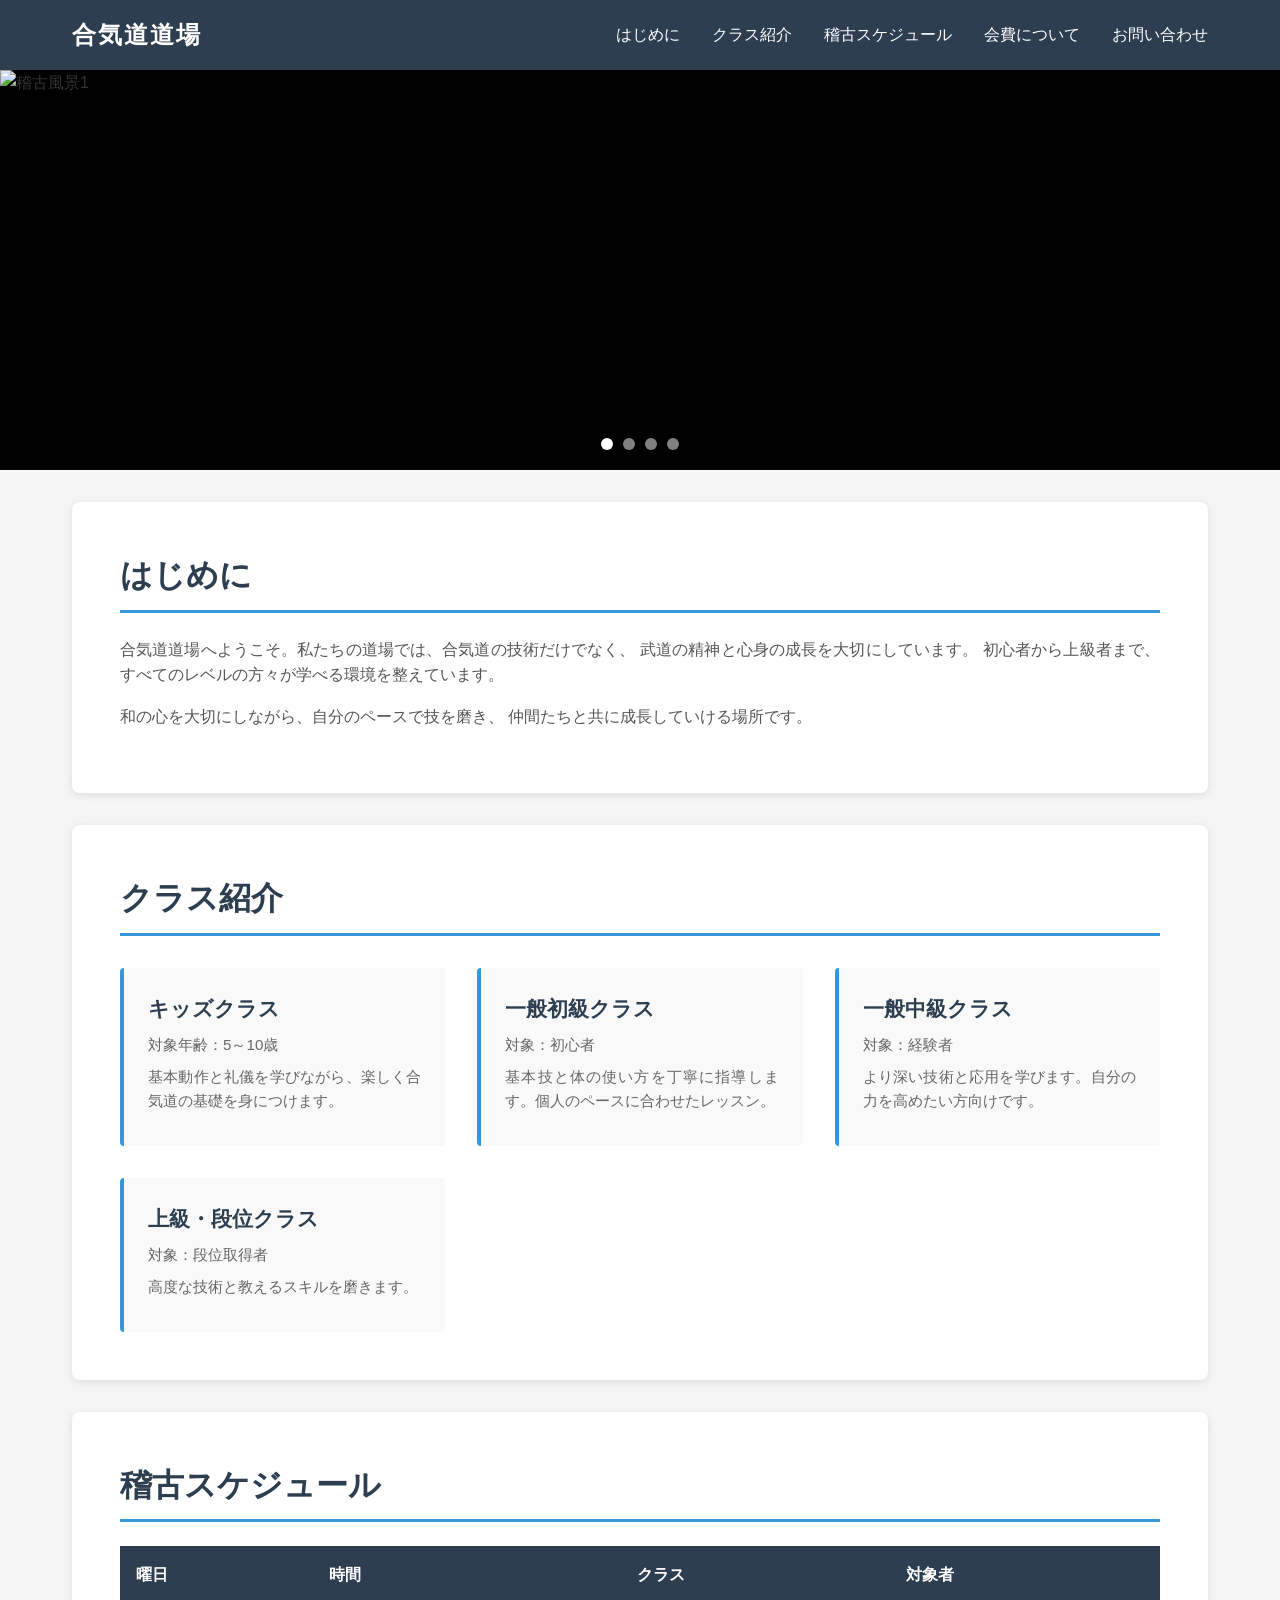
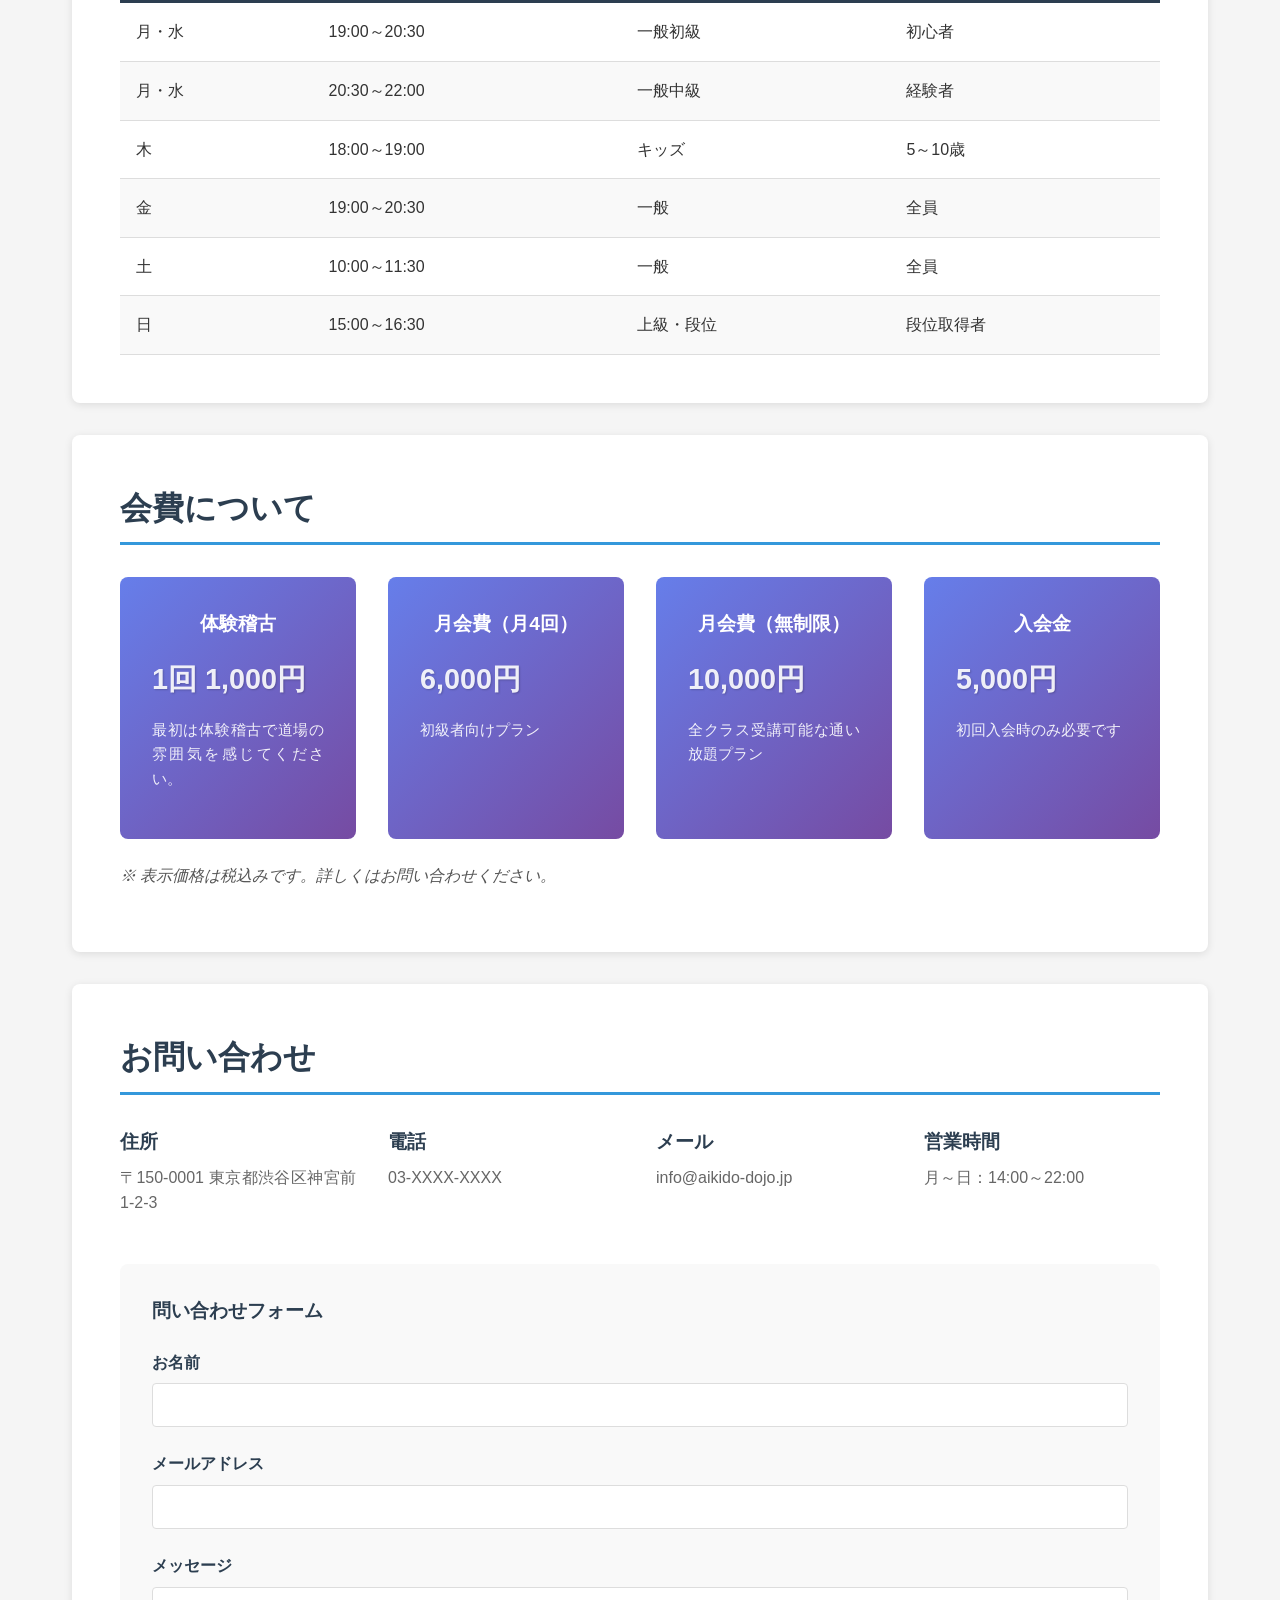
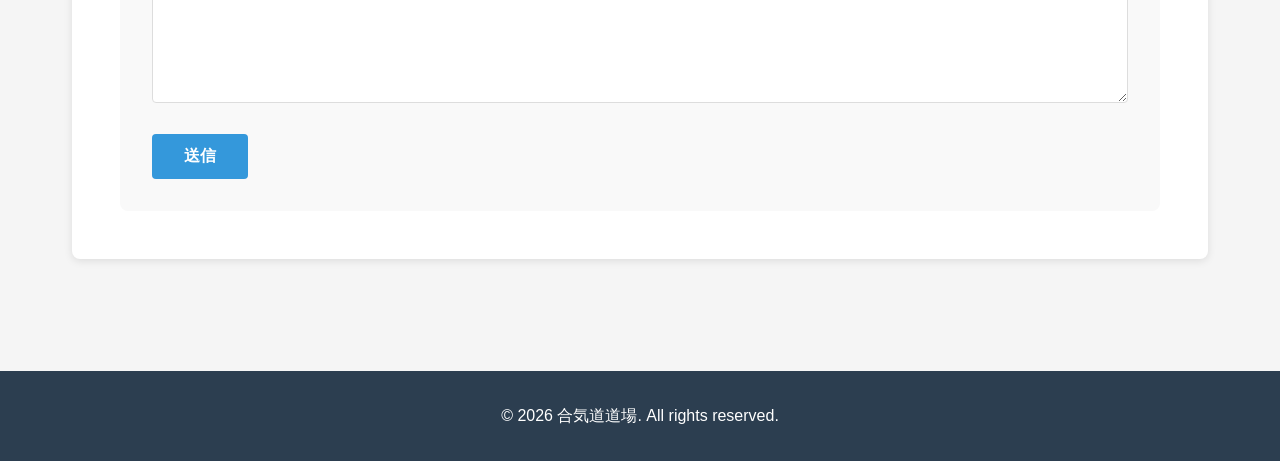
==== index.html @ 8b6da805 "initial" ====
<!DOCTYPE html>
<html lang="ja">
<head>
    <meta charset="UTF-8">
    <meta name="viewport" content="width=device-width, initial-scale=1.0">
    <title>合気道道場 - 武道の心を学ぶ</title>
    <link rel="stylesheet" href="style.css">
</head>
<body>
    <!-- ナビゲーションメニュー -->
    <nav class="navbar">
        <div class="nav-container">
            <div class="logo">合気道道場</div>
            <ul class="nav-menu">
                <li><a href="#intro" class="nav-link active">はじめに</a></li>
                <li><a href="#classes" class="nav-link">クラス紹介</a></li>
                <li><a href="#schedule" class="nav-link">稽古スケジュール</a></li>
                <li><a href="#fees" class="nav-link">会費について</a></li>
                <li><a href="#contact" class="nav-link">お問い合わせ</a></li>
            </ul>
        </div>
    </nav>

    <!-- イメージスライダー -->
    <div class="slider-container">
        <div class="slider">
            <img src="https://via.placeholder.com/1200x400/2c3e50/ffffff?text=合気道+稽古風景+1" alt="稽古風景1" class="slide">
            <img src="https://via.placeholder.com/1200x400/34495e/ffffff?text=合気道+稽古風景+2" alt="稽古風景2" class="slide">
            <img src="https://via.placeholder.com/1200x400/7f8c8d/ffffff?text=合気道+稽古風景+3" alt="稽古風景3" class="slide">
            <img src="https://via.placeholder.com/1200x400/95a5a6/ffffff?text=合気道+稽古風景+4" alt="稽古風景4" class="slide">
        </div>
        <div class="slider-controls">
            <span class="dot" data-index="0" onclick="currentSlide(1)"></span>
            <span class="dot" data-index="1" onclick="currentSlide(2)"></span>
            <span class="dot" data-index="2" onclick="currentSlide(3)"></span>
            <span class="dot" data-index="3" onclick="currentSlide(4)"></span>
        </div>
    </div>

    <!-- メインコンテンツ -->
    <main>
        <!-- はじめに -->
        <section id="intro" class="content-section">
            <h2>はじめに</h2>
            <p>
                合気道道場へようこそ。私たちの道場では、合気道の技術だけでなく、
                武道の精神と心身の成長を大切にしています。
                初心者から上級者まで、すべてのレベルの方々が学べる環境を整えています。
            </p>
            <p>
                和の心を大切にしながら、自分のペースで技を磨き、
                仲間たちと共に成長していける場所です。
            </p>
        </section>

        <!-- クラス紹介 -->
        <section id="classes" class="content-section">
            <h2>クラス紹介</h2>
            <div class="classes-grid">
                <div class="class-card">
                    <h3>キッズクラス</h3>
                    <p>対象年齢：5～10歳</p>
                    <p>基本動作と礼儀を学びながら、楽しく合気道の基礎を身につけます。</p>
                </div>
                <div class="class-card">
                    <h3>一般初級クラス</h3>
                    <p>対象：初心者</p>
                    <p>基本技と体の使い方を丁寧に指導します。個人のペースに合わせたレッスン。</p>
                </div>
                <div class="class-card">
                    <h3>一般中級クラス</h3>
                    <p>対象：経験者</p>
                    <p>より深い技術と応用を学びます。自分の力を高めたい方向けです。</p>
                </div>
                <div class="class-card">
                    <h3>上級・段位クラス</h3>
                    <p>対象：段位取得者</p>
                    <p>高度な技術と教えるスキルを磨きます。</p>
                </div>
            </div>
        </section>

        <!-- 稽古スケジュール -->
        <section id="schedule" class="content-section">
            <h2>稽古スケジュール</h2>
            <table class="schedule-table">
                <thead>
                    <tr>
                        <th>曜日</th>
                        <th>時間</th>
                        <th>クラス</th>
                        <th>対象者</th>
                    </tr>
                </thead>
                <tbody>
                    <tr>
                        <td>月・水</td>
                        <td>19:00～20:30</td>
                        <td>一般初級</td>
                        <td>初心者</td>
                    </tr>
                    <tr>
                        <td>月・水</td>
                        <td>20:30～22:00</td>
                        <td>一般中級</td>
                        <td>経験者</td>
                    </tr>
                    <tr>
                        <td>木</td>
                        <td>18:00～19:00</td>
                        <td>キッズ</td>
                        <td>5～10歳</td>
                    </tr>
                    <tr>
                        <td>金</td>
                        <td>19:00～20:30</td>
                        <td>一般</td>
                        <td>全員</td>
                    </tr>
                    <tr>
                        <td>土</td>
                        <td>10:00～11:30</td>
                        <td>一般</td>
                        <td>全員</td>
                    </tr>
                    <tr>
                        <td>日</td>
                        <td>15:00～16:30</td>
                        <td>上級・段位</td>
                        <td>段位取得者</td>
                    </tr>
                </tbody>
            </table>
        </section>

        <!-- 会費について -->
        <section id="fees" class="content-section">
            <h2>会費について</h2>
            <div class="fees-grid">
                <div class="fee-card">
                    <h3>体験稽古</h3>
                    <p class="price">1回 1,000円</p>
                    <p>最初は体験稽古で道場の雰囲気を感じてください。</p>
                </div>
                <div class="fee-card">
                    <h3>月会費（月4回）</h3>
                    <p class="price">6,000円</p>
                    <p>初級者向けプラン</p>
                </div>
                <div class="fee-card">
                    <h3>月会費（無制限）</h3>
                    <p class="price">10,000円</p>
                    <p>全クラス受講可能な通い放題プラン</p>
                </div>
                <div class="fee-card">
                    <h3>入会金</h3>
                    <p class="price">5,000円</p>
                    <p>初回入会時のみ必要です</p>
                </div>
            </div>
            <p class="fees-note">※ 表示価格は税込みです。詳しくはお問い合わせください。</p>
        </section>

        <!-- お問い合わせ -->
        <section id="contact" class="content-section">
            <h2>お問い合わせ</h2>
            <div class="contact-info">
                <div class="contact-item">
                    <h3>住所</h3>
                    <p>〒150-0001 東京都渋谷区神宮前 1-2-3</p>
                </div>
                <div class="contact-item">
                    <h3>電話</h3>
                    <p>03-XXXX-XXXX</p>
                </div>
                <div class="contact-item">
                    <h3>メール</h3>
                    <p>info@aikido-dojo.jp</p>
                </div>
                <div class="contact-item">
                    <h3>営業時間</h3>
                    <p>月～日：14:00～22:00</p>
                </div>
            </div>

            <form class="contact-form">
                <h3>問い合わせフォーム</h3>
                <div class="form-group">
                    <label for="name">お名前</label>
                    <input type="text" id="name" name="name" required>
                </div>
                <div class="form-group">
                    <label for="email">メールアドレス</label>
                    <input type="email" id="email" name="email" required>
                </div>
                <div class="form-group">
                    <label for="message">メッセージ</label>
                    <textarea id="message" name="message" rows="5" required></textarea>
                </div>
                <button type="submit" class="submit-btn">送信</button>
            </form>
        </section>
    </main>

    <!-- フッター -->
    <footer class="footer">
        <p>&copy; 2026 合気道道場. All rights reserved.</p>
    </footer>

    <script src="script.js"></script>
</body>
</html>
---- style.css ----
/* ========== リセット・基本スタイル ========== */
* {
    margin: 0;
    padding: 0;
    box-sizing: border-box;
}

body {
    font-family: 'Segoe UI', Tahoma, Geneva, Verdana, sans-serif;
    line-height: 1.6;
    color: #333;
    background-color: #f5f5f5;
}

/* ========== ナビゲーションバー ========== */
.navbar {
    background-color: #2c3e50;
    padding: 1rem 0;
    position: sticky;
    top: 0;
    z-index: 100;
    box-shadow: 0 2px 5px rgba(0,0,0,0.1);
}

.nav-container {
    max-width: 1200px;
    margin: 0 auto;
    display: flex;
    justify-content: space-between;
    align-items: center;
    padding: 0 2rem;
}

.logo {
    font-size: 1.5rem;
    font-weight: bold;
    color: white;
    letter-spacing: 2px;
}

.nav-menu {
    display: flex;
    list-style: none;
    gap: 2rem;
}

.nav-link {
    color: white;
    text-decoration: none;
    font-size: 1rem;
    transition: color 0.3s ease;
    padding: 0.5rem 0;
    border-bottom: 2px solid transparent;
}

.nav-link:hover,
.nav-link.active {
    color: #3498db;
    border-bottom-color: #3498db;
}

/* ========== スライダー ========== */
.slider-container {
    position: relative;
    max-width: 100%;
    overflow: hidden;
    background-color: #000;
}

.slider {
    display: flex;
    position: relative;
    width: 100%;
    height: 400px;
}

.slide {
    display: none;
    width: 100%;
    height: 100%;
    object-fit: cover;
    position: absolute;
    top: 0;
    left: 0;
}

.slide.active {
    display: block;
    animation: fadeIn 1s ease-in-out;
}

@keyframes fadeIn {
    from {
        opacity: 0;
    }
    to {
        opacity: 1;
    }
}

.slider-controls {
    position: absolute;
    bottom: 20px;
    left: 50%;
    transform: translateX(-50%);
    display: flex;
    gap: 10px;
    z-index: 10;
}

.dot {
    width: 12px;
    height: 12px;
    border-radius: 50%;
    background-color: rgba(255,255,255,0.5);
    cursor: pointer;
    transition: background-color 0.3s ease;
}

.dot.active {
    background-color: white;
}

.dot:hover {
    background-color: rgba(255,255,255,0.8);
}

/* ========== メインコンテンツ ========== */
main {
    max-width: 1200px;
    margin: 0 auto;
    padding: 2rem;
}

.content-section {
    background-color: white;
    margin-bottom: 2rem;
    padding: 3rem;
    border-radius: 8px;
    box-shadow: 0 2px 8px rgba(0,0,0,0.1);
}

.content-section h2 {
    font-size: 2rem;
    color: #2c3e50;
    margin-bottom: 1.5rem;
    border-bottom: 3px solid #3498db;
    padding-bottom: 0.5rem;
}

.content-section p {
    font-size: 1rem;
    color: #555;
    margin-bottom: 1rem;
    text-align: justify;
}

/* ========== クラス紹介グリッド ========== */
.classes-grid {
    display: grid;
    grid-template-columns: repeat(auto-fit, minmax(250px, 1fr));
    gap: 2rem;
    margin-top: 2rem;
}

.class-card {
    background-color: #f9f9f9;
    border-left: 4px solid #3498db;
    padding: 1.5rem;
    border-radius: 4px;
    transition: transform 0.3s ease, box-shadow 0.3s ease;
}

.class-card:hover {
    transform: translateY(-5px);
    box-shadow: 0 5px 15px rgba(52, 152, 219, 0.2);
}

.class-card h3 {
    color: #2c3e50;
    margin-bottom: 0.5rem;
    font-size: 1.3rem;
}

.class-card p {
    font-size: 0.95rem;
    color: #666;
    margin-bottom: 0.5rem;
}

/* ========== スケジュール表 ========== */
.schedule-table {
    width: 100%;
    border-collapse: collapse;
    margin-top: 1.5rem;
}

.schedule-table thead {
    background-color: #2c3e50;
    color: white;
}

.schedule-table th {
    padding: 1rem;
    text-align: left;
    font-weight: bold;
}

.schedule-table td {
    padding: 1rem;
    border-bottom: 1px solid #ddd;
}

.schedule-table tbody tr:hover {
    background-color: #f0f0f0;
}

.schedule-table tbody tr:nth-child(even) {
    background-color: #f9f9f9;
}

/* ========== 会費グリッド ========== */
.fees-grid {
    display: grid;
    grid-template-columns: repeat(auto-fit, minmax(220px, 1fr));
    gap: 2rem;
    margin-top: 2rem;
}

.fee-card {
    background: linear-gradient(135deg, #667eea 0%, #764ba2 100%);
    color: white;
    padding: 2rem;
    border-radius: 8px;
    text-align: center;
    transition: transform 0.3s ease, box-shadow 0.3s ease;
}

.fee-card:hover {
    transform: translateY(-5px);
    box-shadow: 0 8px 20px rgba(102, 126, 234, 0.3);
}

.fee-card h3 {
    font-size: 1.2rem;
    margin-bottom: 1rem;
}

.fee-card .price {
    font-size: 1.8rem;
    font-weight: bold;
    margin: 1rem 0;
    text-shadow: 1px 1px 2px rgba(0,0,0,0.2);
}

.fee-card p {
    font-size: 0.95rem;
    color: rgba(255,255,255,0.9);
}

.fees-note {
    text-align: center;
    color: #666;
    margin-top: 1.5rem;
    font-style: italic;
}

/* ========== お問い合わせ ========== */
.contact-info {
    display: grid;
    grid-template-columns: repeat(auto-fit, minmax(200px, 1fr));
    gap: 2rem;
    margin: 2rem 0;
}

.contact-item h3 {
    color: #2c3e50;
    margin-bottom: 0.5rem;
}

.contact-item p {
    color: #666;
}

.contact-form {
    background-color: #f9f9f9;
    padding: 2rem;
    border-radius: 8px;
    margin-top: 2rem;
}

.contact-form h3 {
    color: #2c3e50;
    margin-bottom: 1.5rem;
}

.form-group {
    margin-bottom: 1.5rem;
}

.form-group label {
    display: block;
    margin-bottom: 0.5rem;
    color: #2c3e50;
    font-weight: 600;
}

.form-group input,
.form-group textarea {
    width: 100%;
    padding: 0.75rem;
    border: 1px solid #ddd;
    border-radius: 4px;
    font-family: inherit;
    font-size: 1rem;
    transition: border-color 0.3s ease;
}

.form-group input:focus,
.form-group textarea:focus {
    outline: none;
    border-color: #3498db;
    box-shadow: 0 0 5px rgba(52, 152, 219, 0.3);
}

.submit-btn {
    background-color: #3498db;
    color: white;
    padding: 0.75rem 2rem;
    border: none;
    border-radius: 4px;
    font-size: 1rem;
    font-weight: bold;
    cursor: pointer;
    transition: background-color 0.3s ease, transform 0.2s ease;
}

.submit-btn:hover {
    background-color: #2980b9;
    transform: scale(1.05);
}

.submit-btn:active {
    transform: scale(0.98);
}

/* ========== フッター ========== */
.footer {
    background-color: #2c3e50;
    color: white;
    text-align: center;
    padding: 2rem;
    margin-top: 3rem;
}

/* ========== レスポンシブデザイン ========== */
@media (max-width: 768px) {
    .nav-container {
        flex-direction: column;
        gap: 1rem;
        padding: 1rem;
    }

    .nav-menu {
        flex-direction: column;
        gap: 0.5rem;
        width: 100%;
    }

    .nav-link {
        display: block;
        padding: 0.75rem;
        text-align: center;
    }

    .slider {
        height: 300px;
    }

    .content-section {
        padding: 1.5rem;
    }

    .content-section h2 {
        font-size: 1.5rem;
    }

    main {
        padding: 1rem;
    }

    .classes-grid,
    .fees-grid {
        grid-template-columns: 1fr;
    }

    .schedule-table {
        font-size: 0.9rem;
    }

    .schedule-table th,
    .schedule-table td {
        padding: 0.75rem;
    }
}
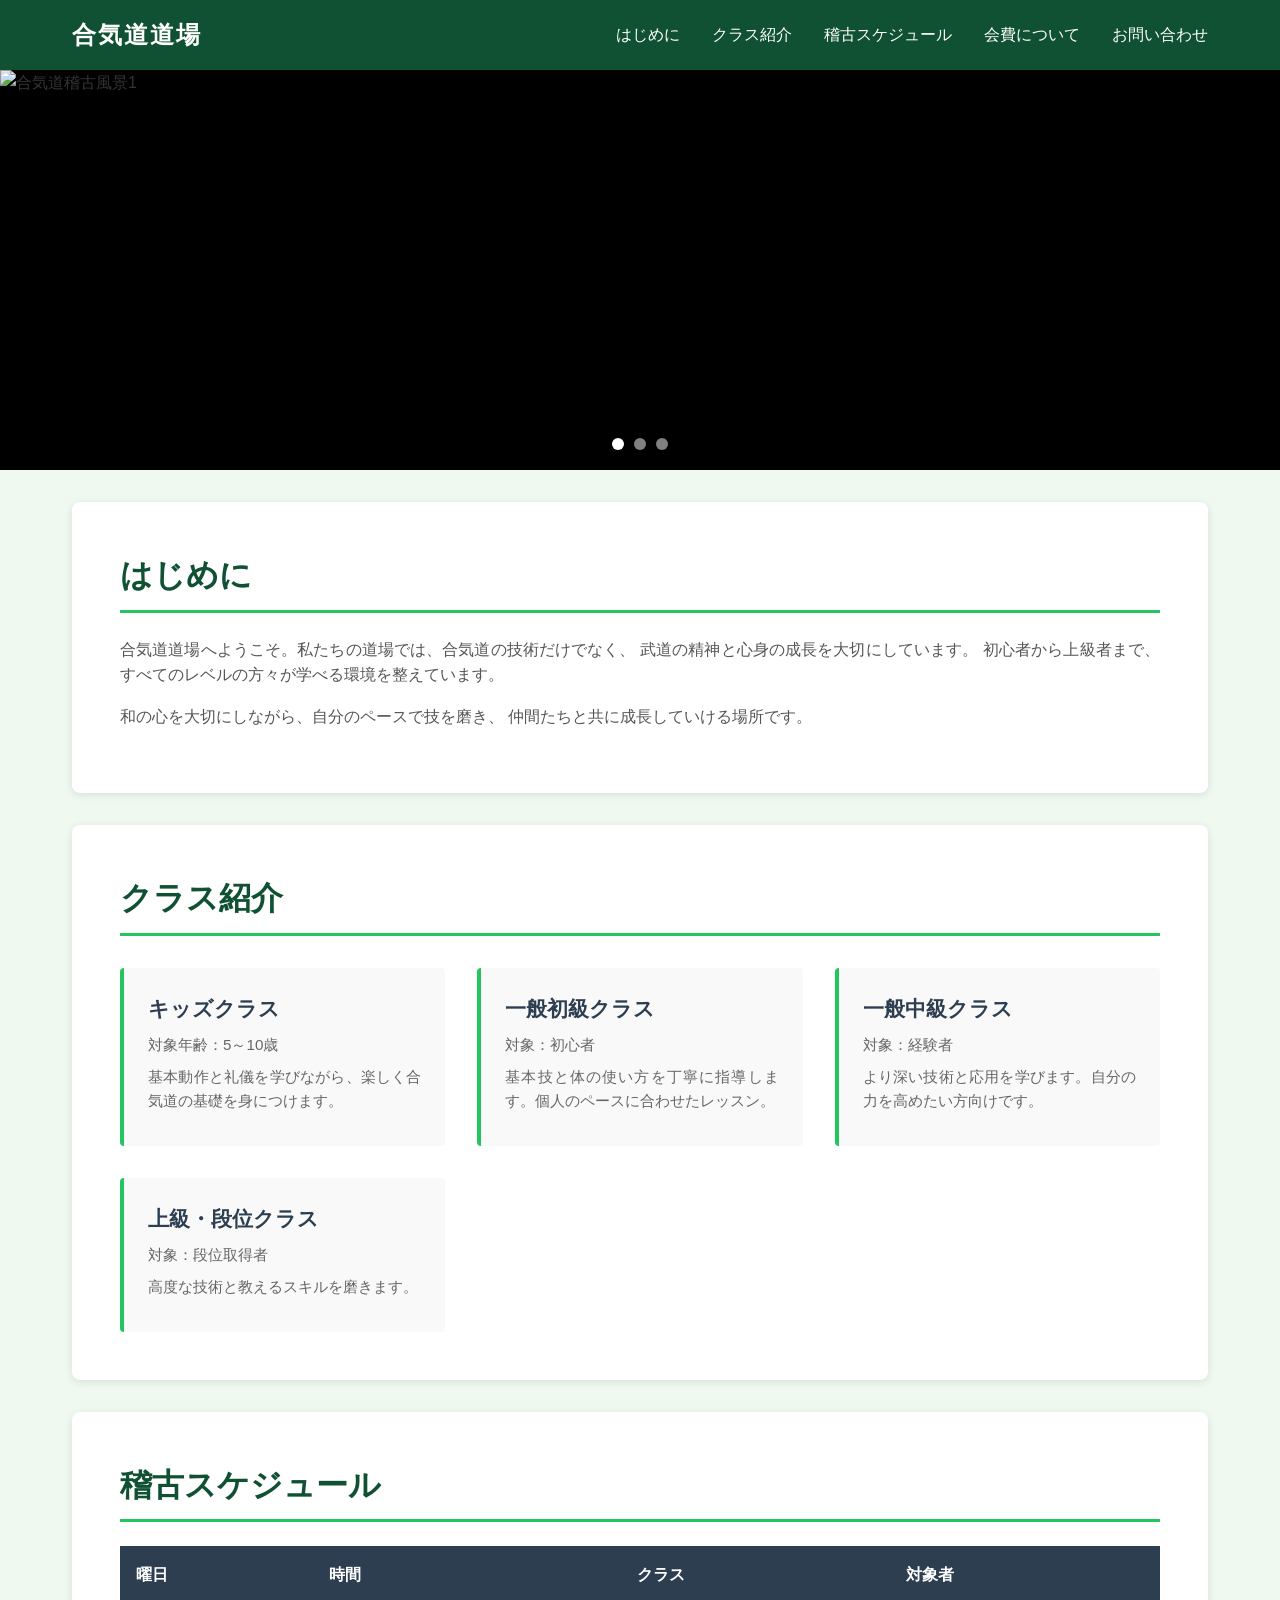
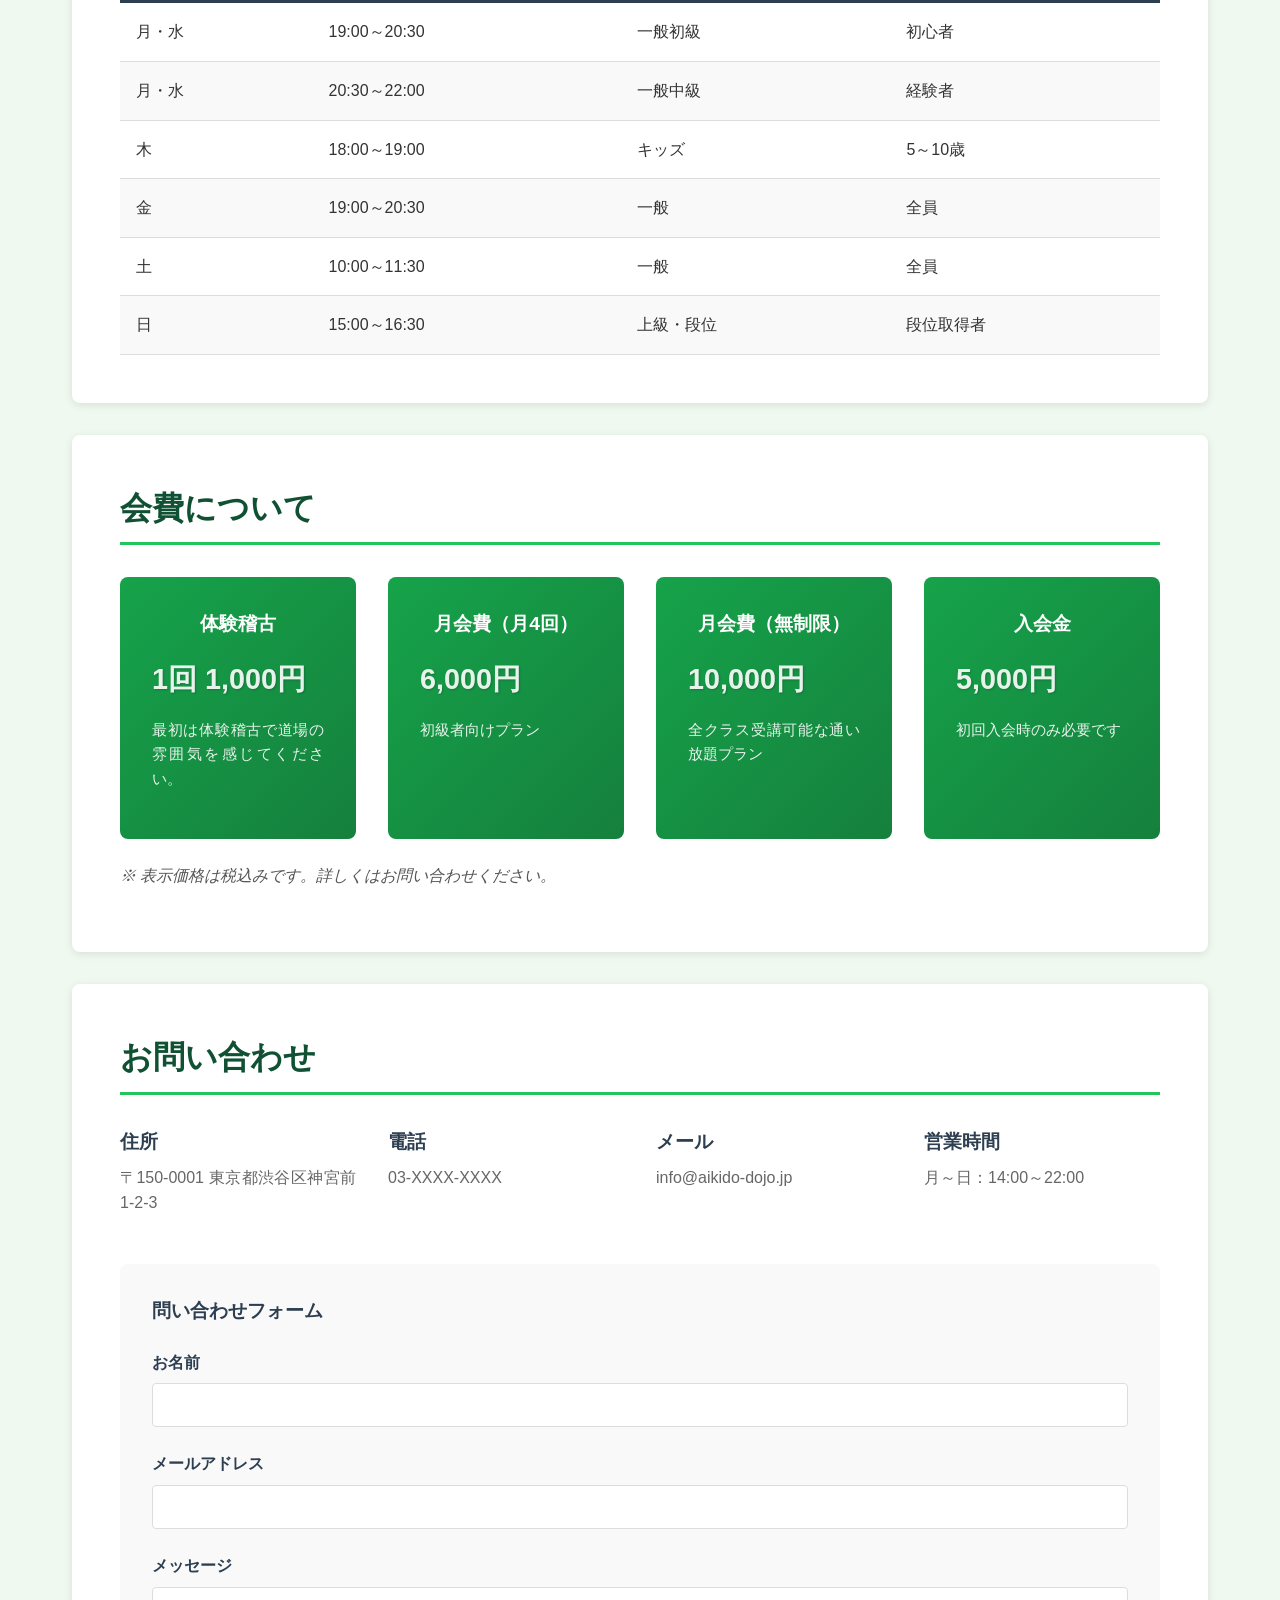
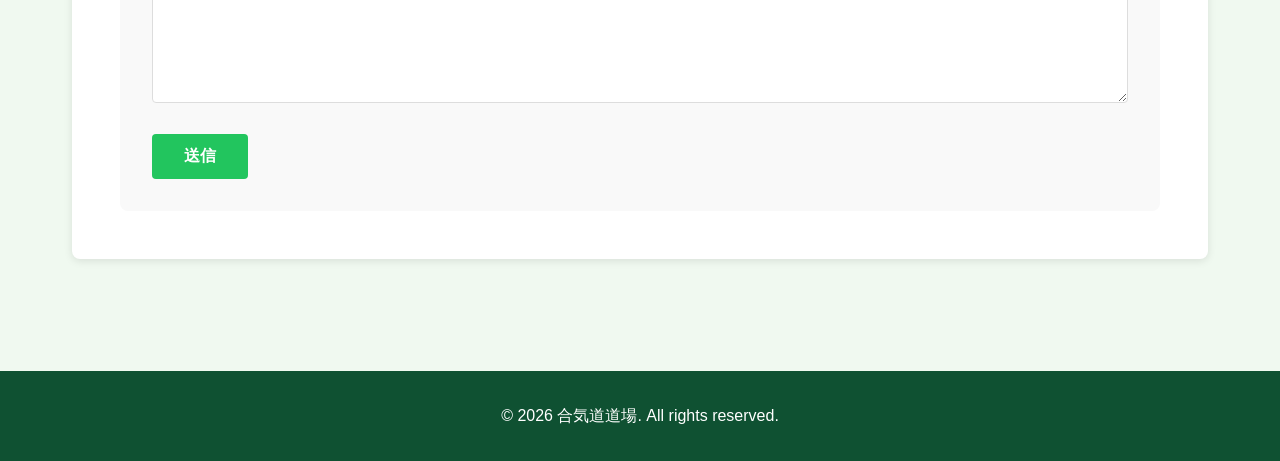
==== commit 6948cc96: "#2" ====
--- a/index.html
+++ b/index.html
@@ -11,7 +11,12 @@
     <nav class="navbar">
         <div class="nav-container">
             <div class="logo">合気道道場</div>
-            <ul class="nav-menu">
+            <button class="menu-toggle" id="menu-toggle">
+                <span></span>
+                <span></span>
+                <span></span>
+            </button>
+            <ul class="nav-menu" id="nav-menu">
                 <li><a href="#intro" class="nav-link active">はじめに</a></li>
                 <li><a href="#classes" class="nav-link">クラス紹介</a></li>
                 <li><a href="#schedule" class="nav-link">稽古スケジュール</a></li>
@@ -24,16 +29,14 @@
     <!-- イメージスライダー -->
     <div class="slider-container">
         <div class="slider">
-            <img src="https://via.placeholder.com/1200x400/2c3e50/ffffff?text=合気道+稽古風景+1" alt="稽古風景1" class="slide">
-            <img src="https://via.placeholder.com/1200x400/34495e/ffffff?text=合気道+稽古風景+2" alt="稽古風景2" class="slide">
-            <img src="https://via.placeholder.com/1200x400/7f8c8d/ffffff?text=合気道+稽古風景+3" alt="稽古風景3" class="slide">
-            <img src="https://via.placeholder.com/1200x400/95a5a6/ffffff?text=合気道+稽古風景+4" alt="稽古風景4" class="slide">
+            <img src="001.png" alt="合気道稽古風景1" class="slide">
+            <img src="002.png" alt="合気道稽古風景2" class="slide">
+            <img src="003.png" alt="合気道稽古風景3" class="slide">
         </div>
         <div class="slider-controls">
             <span class="dot" data-index="0" onclick="currentSlide(1)"></span>
             <span class="dot" data-index="1" onclick="currentSlide(2)"></span>
             <span class="dot" data-index="2" onclick="currentSlide(3)"></span>
-            <span class="dot" data-index="3" onclick="currentSlide(4)"></span>
         </div>
     </div>
 
--- a/style.css
+++ b/style.css
@@ -9,12 +9,12 @@
     font-family: 'Segoe UI', Tahoma, Geneva, Verdana, sans-serif;
     line-height: 1.6;
     color: #333;
-    background-color: #f5f5f5;
+    background-color: #f0f9f0;
 }
 
 /* ========== ナビゲーションバー ========== */
 .navbar {
-    background-color: #2c3e50;
+    background-color: #0f5132;
     padding: 1rem 0;
     position: sticky;
     top: 0;
@@ -38,6 +38,24 @@
     letter-spacing: 2px;
 }
 
+.menu-toggle {
+    display: none;
+    flex-direction: column;
+    cursor: pointer;
+    background: none;
+    border: none;
+    padding: 0.5rem;
+}
+
+.menu-toggle span {
+    width: 25px;
+    height: 3px;
+    background-color: white;
+    margin: 3px 0;
+    transition: 0.3s;
+    border-radius: 2px;
+}
+
 .nav-menu {
     display: flex;
     list-style: none;
@@ -55,8 +73,8 @@
 
 .nav-link:hover,
 .nav-link.active {
-    color: #3498db;
-    border-bottom-color: #3498db;
+    color: #22c55e;
+    border-bottom-color: #22c55e;
 }
 
 /* ========== スライダー ========== */
@@ -142,9 +160,9 @@
 
 .content-section h2 {
     font-size: 2rem;
-    color: #2c3e50;
+    color: #0f5132;
     margin-bottom: 1.5rem;
-    border-bottom: 3px solid #3498db;
+    border-bottom: 3px solid #22c55e;
     padding-bottom: 0.5rem;
 }
 
@@ -165,7 +183,7 @@
 
 .class-card {
     background-color: #f9f9f9;
-    border-left: 4px solid #3498db;
+    border-left: 4px solid #22c55e;
     padding: 1.5rem;
     border-radius: 4px;
     transition: transform 0.3s ease, box-shadow 0.3s ease;
@@ -173,7 +191,7 @@
 
 .class-card:hover {
     transform: translateY(-5px);
-    box-shadow: 0 5px 15px rgba(52, 152, 219, 0.2);
+    box-shadow: 0 5px 15px rgba(34, 197, 94, 0.2);
 }
 
 .class-card h3 {
@@ -228,7 +246,7 @@
 }
 
 .fee-card {
-    background: linear-gradient(135deg, #667eea 0%, #764ba2 100%);
+    background: linear-gradient(135deg, #16a34a 0%, #15803d 100%);
     color: white;
     padding: 2rem;
     border-radius: 8px;
@@ -238,7 +256,7 @@
 
 .fee-card:hover {
     transform: translateY(-5px);
-    box-shadow: 0 8px 20px rgba(102, 126, 234, 0.3);
+    box-shadow: 0 8px 20px rgba(22, 163, 74, 0.3);
 }
 
 .fee-card h3 {
@@ -319,12 +337,12 @@
 .form-group input:focus,
 .form-group textarea:focus {
     outline: none;
-    border-color: #3498db;
-    box-shadow: 0 0 5px rgba(52, 152, 219, 0.3);
+    border-color: #22c55e;
+    box-shadow: 0 0 5px rgba(34, 197, 94, 0.3);
 }
 
 .submit-btn {
-    background-color: #3498db;
+    background-color: #22c55e;
     color: white;
     padding: 0.75rem 2rem;
     border: none;
@@ -336,7 +354,7 @@
 }
 
 .submit-btn:hover {
-    background-color: #2980b9;
+    background-color: #16a34a;
     transform: scale(1.05);
 }
 
@@ -346,7 +364,7 @@
 
 /* ========== フッター ========== */
 .footer {
-    background-color: #2c3e50;
+    background-color: #0f5132;
     color: white;
     text-align: center;
     padding: 2rem;
@@ -361,16 +379,38 @@
         padding: 1rem;
     }
 
+    .menu-toggle {
+        display: flex;
+        order: 2;
+    }
+
     .nav-menu {
+        display: none;
         flex-direction: column;
         gap: 0.5rem;
         width: 100%;
+        background-color: #0f5132;
+        position: absolute;
+        top: 100%;
+        left: 0;
+        right: 0;
+        padding: 1rem;
+        box-shadow: 0 2px 5px rgba(0,0,0,0.2);
+    }
+
+    .nav-menu.active {
+        display: flex;
     }
 
     .nav-link {
         display: block;
         padding: 0.75rem;
         text-align: center;
+        border-bottom: 1px solid rgba(255,255,255,0.1);
+    }
+
+    .nav-link:last-child {
+        border-bottom: none;
     }
 
     .slider {
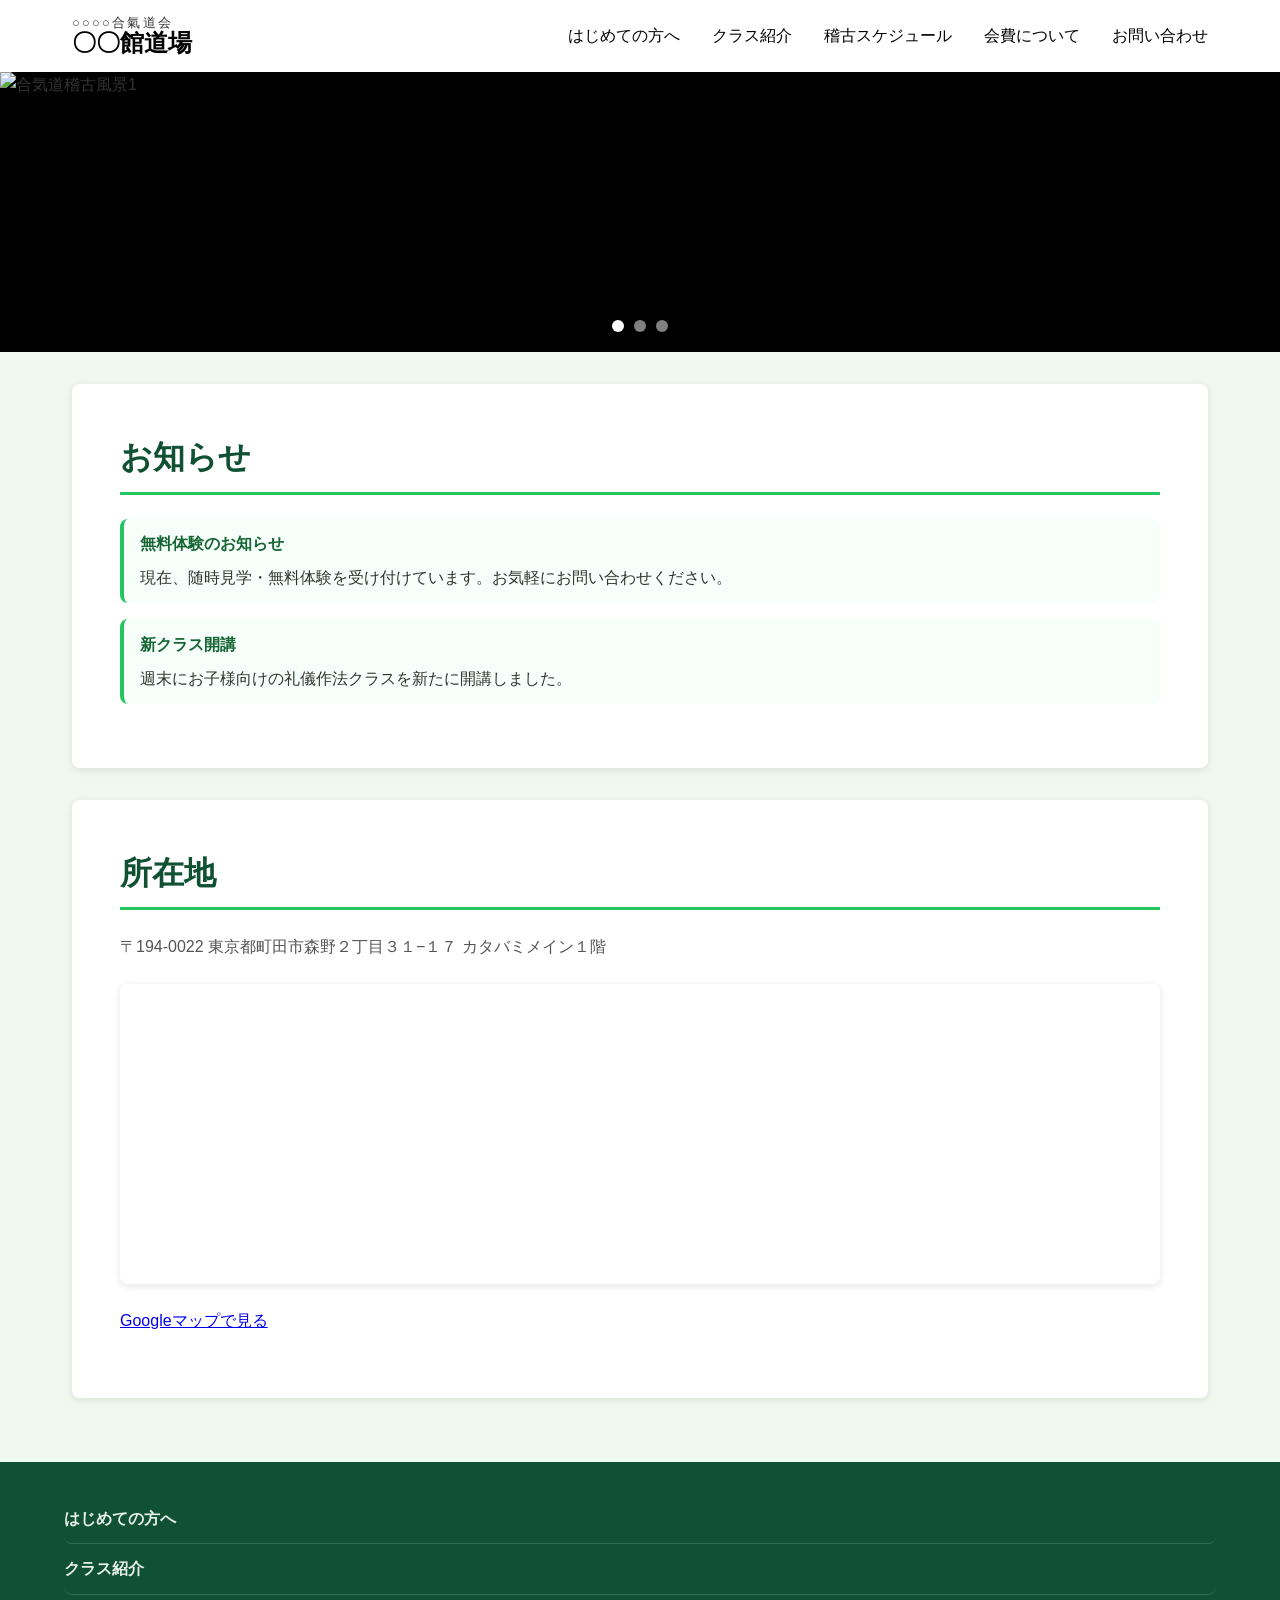
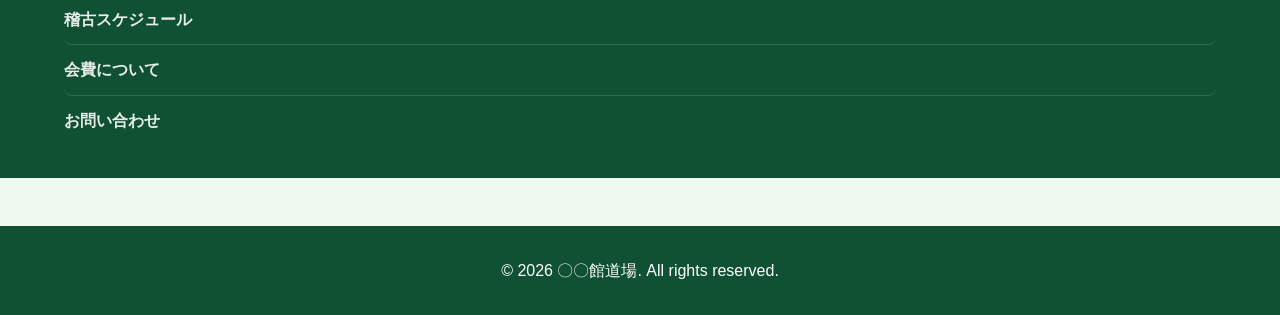
==== commit c5ca63d9: "#3" ====
--- a/index.html
+++ b/index.html
@@ -3,25 +3,35 @@
 <head>
     <meta charset="UTF-8">
     <meta name="viewport" content="width=device-width, initial-scale=1.0">
-    <title>合気道道場 - 武道の心を学ぶ</title>
+    <title>〇〇館道場 - 武道の心を学ぶ</title>
     <link rel="stylesheet" href="style.css">
 </head>
 <body>
     <!-- ナビゲーションメニュー -->
     <nav class="navbar">
         <div class="nav-container">
-            <div class="logo">合気道道場</div>
+            <a href="index.html" class="logo">
+                <div class="logo-sub">○○○○合氣道会</div>
+                <div class="logo-main">〇〇館道場</div>
+            </a>
             <button class="menu-toggle" id="menu-toggle">
                 <span></span>
                 <span></span>
                 <span></span>
             </button>
             <ul class="nav-menu" id="nav-menu">
-                <li><a href="#intro" class="nav-link active">はじめに</a></li>
-                <li><a href="#classes" class="nav-link">クラス紹介</a></li>
-                <li><a href="#schedule" class="nav-link">稽古スケジュール</a></li>
-                <li><a href="#fees" class="nav-link">会費について</a></li>
-                <li><a href="#contact" class="nav-link">お問い合わせ</a></li>
+                <li class="nav-item has-submenu">
+                    <a href="intro.html" class="nav-link active">はじめての方へ</a>
+                    <ul class="sub-menu">
+                        <li><a href="intro.html#greeting">ご挨拶</a></li>
+                        <li><a href="intro.html#dojo-about">○○館道場について</a></li>
+                        <li><a href="intro.html#what-is">心身統一合氣道とは</a></li>
+                    </ul>
+                </li>
+                <li><a href="classes.html" class="nav-link">クラス紹介</a></li>
+                <li><a href="schedule.html" class="nav-link">稽古スケジュール</a></li>
+                <li><a href="fees.html" class="nav-link">会費について</a></li>
+                <li><a href="contact.html" class="nav-link">お問い合わせ</a></li>
             </ul>
         </div>
     </nav>
@@ -42,172 +52,44 @@
 
     <!-- メインコンテンツ -->
     <main>
-        <!-- はじめに -->
-        <section id="intro" class="content-section">
-            <h2>はじめに</h2>
-            <p>
-                合気道道場へようこそ。私たちの道場では、合気道の技術だけでなく、
-                武道の精神と心身の成長を大切にしています。
-                初心者から上級者まで、すべてのレベルの方々が学べる環境を整えています。
-            </p>
-            <p>
-                和の心を大切にしながら、自分のペースで技を磨き、
-                仲間たちと共に成長していける場所です。
-            </p>
+        <!-- お知らせ -->
+        <section id="news" class="content-section">
+            <h2>お知らせ</h2>
+            <ul class="news-list">
+                <li>
+                    <strong>無料体験のお知らせ</strong>
+                    現在、随時見学・無料体験を受け付けています。お気軽にお問い合わせください。
+                </li>
+                <li>
+                    <strong>新クラス開講</strong>
+                    週末にお子様向けの礼儀作法クラスを新たに開講しました。
+                </li>
+            </ul>
         </section>
 
-        <!-- クラス紹介 -->
-        <section id="classes" class="content-section">
-            <h2>クラス紹介</h2>
-            <div class="classes-grid">
-                <div class="class-card">
-                    <h3>キッズクラス</h3>
-                    <p>対象年齢：5～10歳</p>
-                    <p>基本動作と礼儀を学びながら、楽しく合気道の基礎を身につけます。</p>
-                </div>
-                <div class="class-card">
-                    <h3>一般初級クラス</h3>
-                    <p>対象：初心者</p>
-                    <p>基本技と体の使い方を丁寧に指導します。個人のペースに合わせたレッスン。</p>
-                </div>
-                <div class="class-card">
-                    <h3>一般中級クラス</h3>
-                    <p>対象：経験者</p>
-                    <p>より深い技術と応用を学びます。自分の力を高めたい方向けです。</p>
-                </div>
-                <div class="class-card">
-                    <h3>上級・段位クラス</h3>
-                    <p>対象：段位取得者</p>
-                    <p>高度な技術と教えるスキルを磨きます。</p>
-                </div>
+        <section id="location" class="content-section">
+            <h2>所在地</h2>
+            <p>〒194-0022 東京都町田市森野２丁目３１−１７ カタバミメイン１階</p>
+            <div class="map-container">
+                <iframe src="https://www.google.com/maps/embed?pb=!1m18!1m12!1m3!1d3241.5380394827354!2d139.4405696!3d35.4460997!2m3!1f0!2f0!3f0!3m2!1i1024!2i768!4f13.1!3m3!1m2!1s0x60188e8b8c8c8c8d%3A0x1234567890abcdef!2z44K844Oz44Op44Oz44OU44Op44OW44K344On44OD44OI!5e0!3m2!1sja!2sjp!4v1234567890" width="100%" height="300" style="border:0;" allowfullscreen="" loading="lazy" referrerpolicy="no-referrer-when-downgrade"></iframe>
             </div>
-        </section>
-
-        <!-- 稽古スケジュール -->
-        <section id="schedule" class="content-section">
-            <h2>稽古スケジュール</h2>
-            <table class="schedule-table">
-                <thead>
-                    <tr>
-                        <th>曜日</th>
-                        <th>時間</th>
-                        <th>クラス</th>
-                        <th>対象者</th>
-                    </tr>
-                </thead>
-                <tbody>
-                    <tr>
-                        <td>月・水</td>
-                        <td>19:00～20:30</td>
-                        <td>一般初級</td>
-                        <td>初心者</td>
-                    </tr>
-                    <tr>
-                        <td>月・水</td>
-                        <td>20:30～22:00</td>
-                        <td>一般中級</td>
-                        <td>経験者</td>
-                    </tr>
-                    <tr>
-                        <td>木</td>
-                        <td>18:00～19:00</td>
-                        <td>キッズ</td>
-                        <td>5～10歳</td>
-                    </tr>
-                    <tr>
-                        <td>金</td>
-                        <td>19:00～20:30</td>
-                        <td>一般</td>
-                        <td>全員</td>
-                    </tr>
-                    <tr>
-                        <td>土</td>
-                        <td>10:00～11:30</td>
-                        <td>一般</td>
-                        <td>全員</td>
-                    </tr>
-                    <tr>
-                        <td>日</td>
-                        <td>15:00～16:30</td>
-                        <td>上級・段位</td>
-                        <td>段位取得者</td>
-                    </tr>
-                </tbody>
-            </table>
-        </section>
-
-        <!-- 会費について -->
-        <section id="fees" class="content-section">
-            <h2>会費について</h2>
-            <div class="fees-grid">
-                <div class="fee-card">
-                    <h3>体験稽古</h3>
-                    <p class="price">1回 1,000円</p>
-                    <p>最初は体験稽古で道場の雰囲気を感じてください。</p>
-                </div>
-                <div class="fee-card">
-                    <h3>月会費（月4回）</h3>
-                    <p class="price">6,000円</p>
-                    <p>初級者向けプラン</p>
-                </div>
-                <div class="fee-card">
-                    <h3>月会費（無制限）</h3>
-                    <p class="price">10,000円</p>
-                    <p>全クラス受講可能な通い放題プラン</p>
-                </div>
-                <div class="fee-card">
-                    <h3>入会金</h3>
-                    <p class="price">5,000円</p>
-                    <p>初回入会時のみ必要です</p>
-                </div>
-            </div>
-            <p class="fees-note">※ 表示価格は税込みです。詳しくはお問い合わせください。</p>
-        </section>
-
-        <!-- お問い合わせ -->
-        <section id="contact" class="content-section">
-            <h2>お問い合わせ</h2>
-            <div class="contact-info">
-                <div class="contact-item">
-                    <h3>住所</h3>
-                    <p>〒150-0001 東京都渋谷区神宮前 1-2-3</p>
-                </div>
-                <div class="contact-item">
-                    <h3>電話</h3>
-                    <p>03-XXXX-XXXX</p>
-                </div>
-                <div class="contact-item">
-                    <h3>メール</h3>
-                    <p>info@aikido-dojo.jp</p>
-                </div>
-                <div class="contact-item">
-                    <h3>営業時間</h3>
-                    <p>月～日：14:00～22:00</p>
-                </div>
-            </div>
-
-            <form class="contact-form">
-                <h3>問い合わせフォーム</h3>
-                <div class="form-group">
-                    <label for="name">お名前</label>
-                    <input type="text" id="name" name="name" required>
-                </div>
-                <div class="form-group">
-                    <label for="email">メールアドレス</label>
-                    <input type="email" id="email" name="email" required>
-                </div>
-                <div class="form-group">
-                    <label for="message">メッセージ</label>
-                    <textarea id="message" name="message" rows="5" required></textarea>
-                </div>
-                <button type="submit" class="submit-btn">送信</button>
-            </form>
+            <p><a href="https://maps.app.goo.gl/PruJ214Qwjq5qMAF9" target="_blank" rel="noopener noreferrer">Googleマップで見る</a></p>
         </section>
     </main>
 
+    <section id="site-links" class="simple-links">
+        <ul class="news-list">
+            <li><a href="intro.html">はじめての方へ</a></li>
+            <li><a href="classes.html">クラス紹介</a></li>
+            <li><a href="schedule.html">稽古スケジュール</a></li>
+            <li><a href="fees.html">会費について</a></li>
+            <li><a href="contact.html">お問い合わせ</a></li>
+        </ul>
+    </section>
+
     <!-- フッター -->
     <footer class="footer">
-        <p>&copy; 2026 合気道道場. All rights reserved.</p>
+        <p>&copy; 2026 〇〇館道場. All rights reserved.</p>
     </footer>
 
     <script src="script.js"></script>
--- a/style.css
+++ b/style.css
@@ -14,12 +14,12 @@
 
 /* ========== ナビゲーションバー ========== */
 .navbar {
-    background-color: #0f5132;
+    background-color: white;
     padding: 1rem 0;
     position: sticky;
     top: 0;
     z-index: 100;
-    box-shadow: 0 2px 5px rgba(0,0,0,0.1);
+    box-shadow: 0 2px 5px rgba(0,0,0,0.08);
 }
 
 .nav-container {
@@ -32,10 +32,21 @@
 }
 
 .logo {
+    font-family: 'Yu Mincho', 'Hiragino Mincho Pro', '游明朝', serif;
+    color: black;
+    line-height: 1.1;
+}
+
+.logo-sub {
+    font-size: 0.8rem;
+    letter-spacing: 0.18em;
+    opacity: 0.8;
+}
+
+.logo-main {
+    font-family: 'Yu Gyosho', 'HGP行書体', 'KaiGenGothic-Medium', serif;
     font-size: 1.5rem;
     font-weight: bold;
-    color: white;
-    letter-spacing: 2px;
 }
 
 .menu-toggle {
@@ -50,7 +61,7 @@
 .menu-toggle span {
     width: 25px;
     height: 3px;
-    background-color: white;
+    background-color: #b7e0b2;
     margin: 3px 0;
     transition: 0.3s;
     border-radius: 2px;
@@ -63,7 +74,7 @@
 }
 
 .nav-link {
-    color: white;
+    color: black;
     text-decoration: none;
     font-size: 1rem;
     transition: color 0.3s ease;
@@ -75,6 +86,45 @@
 .nav-link.active {
     color: #22c55e;
     border-bottom-color: #22c55e;
+}
+
+.nav-item {
+    position: relative;
+}
+
+.sub-menu {
+    display: none;
+    position: absolute;
+    top: 100%;
+    left: 0;
+    background-color: white;
+    border: 1px solid #e5e7eb;
+    border-radius: 8px;
+    padding: 0.75rem 0;
+    box-shadow: 0 8px 24px rgba(0,0,0,0.08);
+    min-width: 220px;
+    z-index: 20;
+}
+
+.sub-menu li {
+    padding: 0;
+}
+
+.sub-menu a {
+    display: block;
+    padding: 0.6rem 1rem;
+    color: #333;
+    white-space: nowrap;
+}
+
+.sub-menu a:hover {
+    background-color: #f0fdf4;
+    color: #166534;
+}
+
+.has-submenu:hover > .sub-menu {
+    display: flex;
+    flex-direction: column;
 }
 
 /* ========== スライダー ========== */
@@ -89,7 +139,7 @@
     display: flex;
     position: relative;
     width: 100%;
-    height: 400px;
+    height: 280px;
 }
 
 .slide {
@@ -171,6 +221,86 @@
     color: #555;
     margin-bottom: 1rem;
     text-align: justify;
+}
+
+.news-list {
+    list-style: none;
+    padding-left: 0;
+    margin-top: 1rem;
+}
+
+.news-list li {
+    padding: 0.8rem 1rem;
+    border-left: 4px solid #22c55e;
+    background-color: #f7fffa;
+    margin-bottom: 1rem;
+    border-radius: 8px;
+}
+
+.map-container {
+    margin: 1.5rem 0;
+    border-radius: 8px;
+    overflow: hidden;
+    box-shadow: 0 2px 8px rgba(0, 0, 0, 0.1);
+}
+
+.map-container iframe {
+    display: block;
+}
+
+.simple-links {
+    background-color: #0f5132;
+    color: rgba(255, 255, 255, 0.85);
+    box-shadow: none;
+    border-radius: 0;
+    padding: 2rem;
+    margin: 0;
+    width: 100%;
+}
+
+.simple-links .news-list {
+    margin: 0;
+    padding: 0 2rem;
+}
+
+.simple-links .news-list li {
+    border-left: none;
+    background-color: transparent;
+    padding: 0.75rem 0;
+    margin-bottom: 0;
+    border-bottom: 1px solid rgba(255, 255, 255, 0.15);
+}
+
+.simple-links .news-list li:last-child {
+    border-bottom: none;
+}
+
+.simple-links .news-list li a {
+    color: rgba(255, 255, 255, 0.9);
+    text-decoration: none;
+    font-weight: 600;
+}
+
+.simple-links .news-list li a:hover {
+    text-decoration: underline;
+}
+
+.logo {
+    font-family: 'Yu Mincho', 'Hiragino Mincho Pro', '游明朝', serif;
+    color: black;
+    line-height: 1.1;
+    text-decoration: none;
+}
+
+.logo-sub,
+.logo-main {
+    color: black;
+}
+
+.news-list li strong {
+    display: block;
+    margin-bottom: 0.5rem;
+    color: #166534;
 }
 
 /* ========== クラス紹介グリッド ========== */
@@ -374,7 +504,8 @@
 /* ========== レスポンシブデザイン ========== */
 @media (max-width: 768px) {
     .nav-container {
-        flex-direction: column;
+        flex-direction: row;
+        align-items: center;
         gap: 1rem;
         padding: 1rem;
     }
@@ -389,13 +520,13 @@
         flex-direction: column;
         gap: 0.5rem;
         width: 100%;
-        background-color: #0f5132;
+        background-color: white;
         position: absolute;
         top: 100%;
         left: 0;
         right: 0;
         padding: 1rem;
-        box-shadow: 0 2px 5px rgba(0,0,0,0.2);
+        box-shadow: 0 2px 5px rgba(0,0,0,0.15);
     }
 
     .nav-menu.active {
@@ -405,16 +536,33 @@
     .nav-link {
         display: block;
         padding: 0.75rem;
-        text-align: center;
-        border-bottom: 1px solid rgba(255,255,255,0.1);
+        text-align: left;
+        color: black;
+        border-bottom: 1px solid rgba(0,0,0,0.08);
     }
 
     .nav-link:last-child {
         border-bottom: none;
     }
 
+    .nav-menu .sub-menu {
+        display: block;
+        position: static;
+        box-shadow: none;
+        border: none;
+        padding: 0;
+        background: transparent;
+        min-width: auto;
+    }
+
+    .nav-menu .sub-menu a {
+        padding-left: 1.5rem;
+        background: transparent;
+        border: none;
+    }
+
     .slider {
-        height: 300px;
+        height: 210px;
     }
 
     .content-section {
